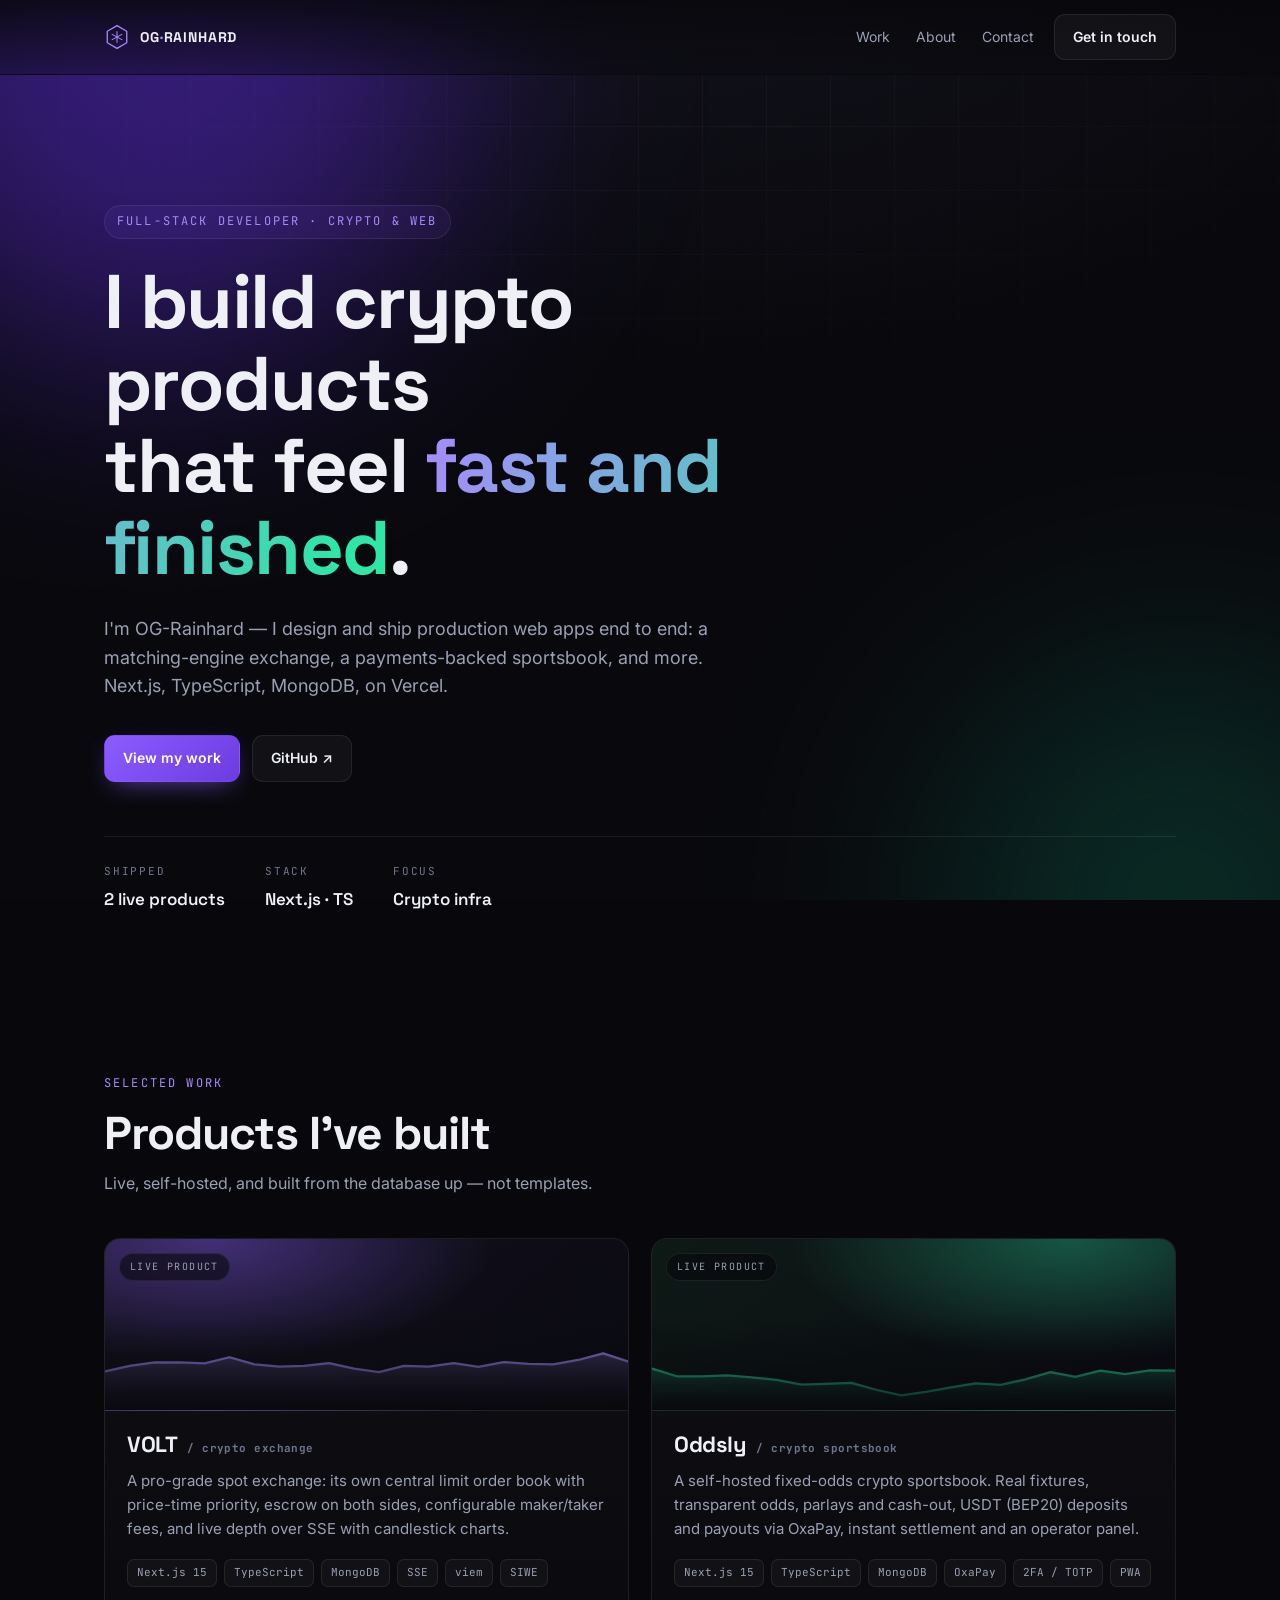
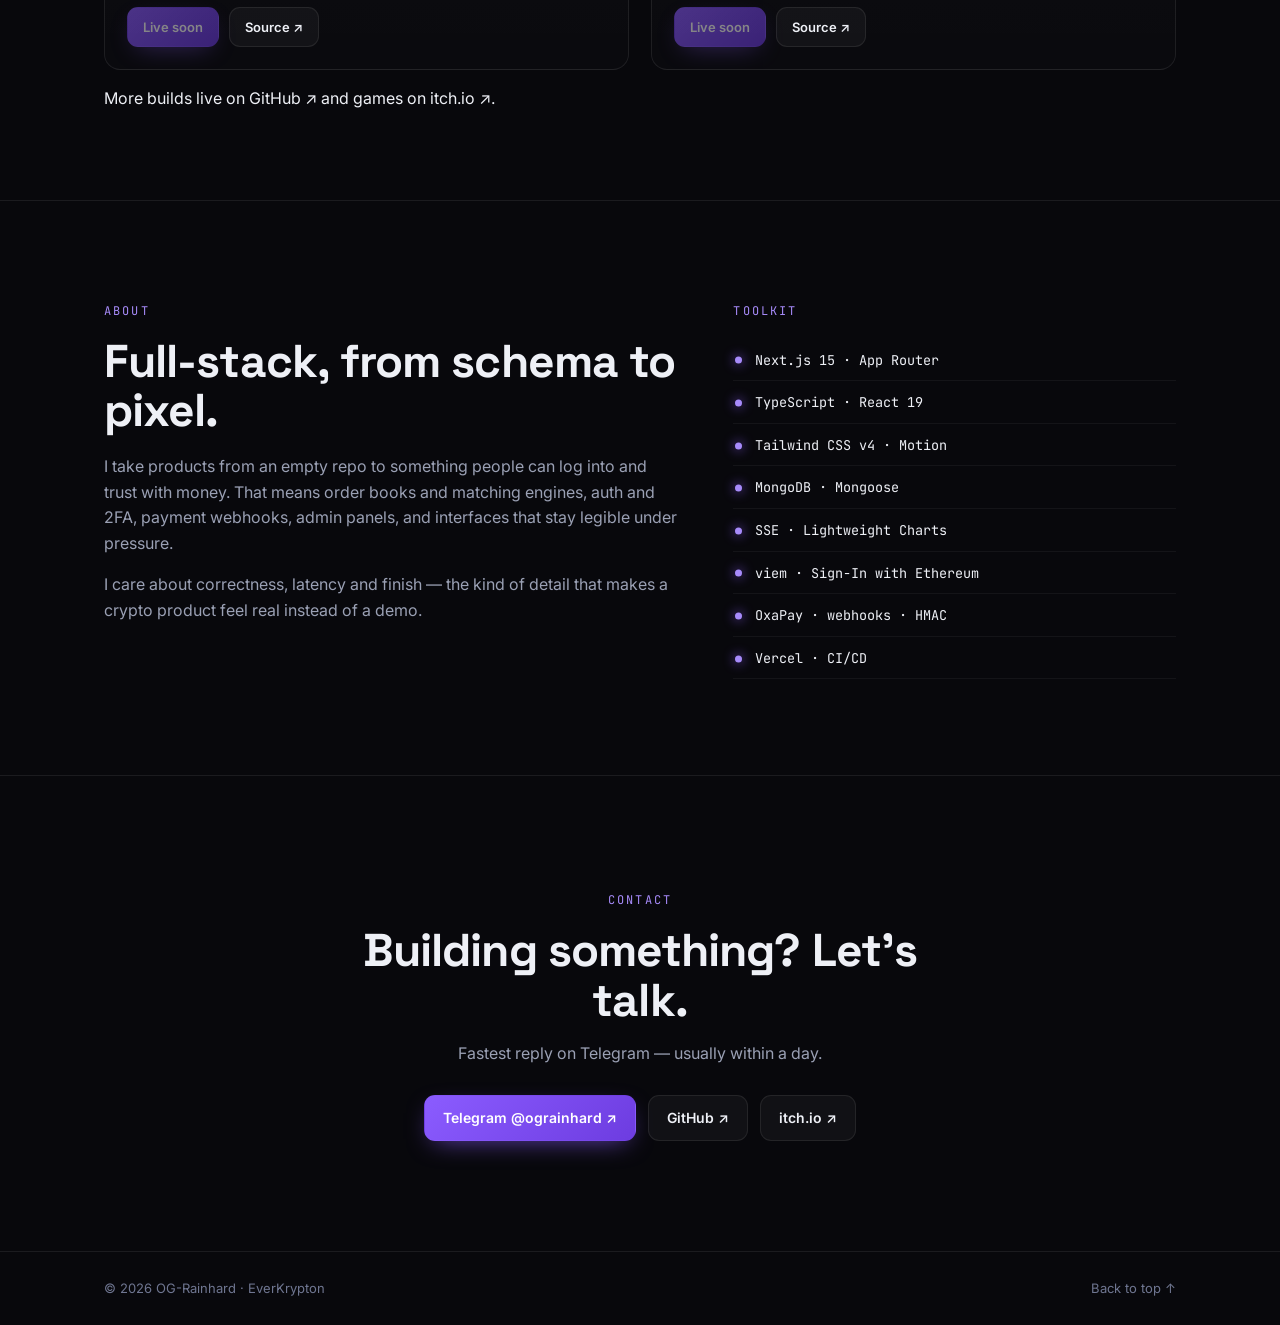
==== index.html @ 62f23842 "Portfolio: pure HTML/CSS/JS static site" ====
<!DOCTYPE html>
<html lang="en" class="no-js">
<head>
  <meta charset="utf-8" />
  <meta name="viewport" content="width=device-width, initial-scale=1, viewport-fit=cover" />
  <title>OG-Rainhard — Full-stack Developer · Crypto Products</title>
  <meta name="description" content="OG-Rainhard (EverKrypton) — full-stack developer building crypto products: VOLT, a pro-grade spot exchange, and Oddsly, a self-hosted crypto sportsbook." />
  <meta name="author" content="OG-Rainhard" />
  <meta name="theme-color" content="#08080c" />

  <meta property="og:type" content="website" />
  <meta property="og:title" content="OG-Rainhard — Full-stack Developer · Crypto Products" />
  <meta property="og:description" content="Builder of VOLT (spot exchange) and Oddsly (crypto sportsbook). Next.js, TypeScript, MongoDB, Vercel." />
  <meta property="og:image" content="assets/og.svg" />
  <meta name="twitter:card" content="summary_large_image" />

  <link rel="icon" href="assets/favicon.svg" type="image/svg+xml" />
  <link rel="preconnect" href="https://fonts.googleapis.com" />
  <link rel="preconnect" href="https://fonts.gstatic.com" crossorigin />
  <link href="https://fonts.googleapis.com/css2?family=Space+Grotesk:wght@400;500;600;700&family=Inter:wght@400;500;600&family=JetBrains+Mono:wght@400;500&display=swap" rel="stylesheet" />
  <link rel="stylesheet" href="styles.css" />
  <script>document.documentElement.classList.remove('no-js');</script>
</head>
<body>
  <a class="skip-link" href="#work">Skip to work</a>

  <div class="bg" aria-hidden="true">
    <div class="bg__grid"></div>
    <div class="bg__glow bg__glow--violet"></div>
    <div class="bg__glow bg__glow--emerald"></div>
    <div class="bg__noise"></div>
  </div>

  <header class="nav" id="top">
    <div class="nav__inner">
      <a class="brand" href="#top" aria-label="OG-Rainhard, home">
        <span class="brand__mark" aria-hidden="true">
          <svg viewBox="0 0 32 32" fill="none"><path d="M16 2 4 9v14l12 7 12-7V9L16 2Z" stroke="currentColor" stroke-width="1.6"/><path d="M16 9v14M9.5 12.5l13 7M22.5 12.5l-13 7" stroke="currentColor" stroke-width="1.3"/></svg>
        </span>
        <span class="brand__text">OG<span>·</span>RAINHARD</span>
      </a>
      <nav class="nav__links" aria-label="Primary">
        <a href="#work">Work</a>
        <a href="#about">About</a>
        <a href="#contact">Contact</a>
      </nav>
      <a class="btn btn--ghost nav__cta" href="#contact">Get in touch</a>
    </div>
  </header>

  <main>
    <section class="hero" aria-labelledby="hero-title">
      <div class="wrap hero__inner">
        <p class="eyebrow reveal">Full-stack developer · Crypto &amp; Web</p>
        <h1 id="hero-title" class="hero__title reveal">
          I build crypto products<br />
          that feel <span class="grad">fast and finished</span>.
        </h1>
        <p class="hero__lede reveal">
          I'm OG-Rainhard — I design and ship production web apps end to end:
          a matching-engine exchange, a payments-backed sportsbook, and more.
          Next.js, TypeScript, MongoDB, on Vercel.
        </p>
        <div class="hero__actions reveal">
          <a class="btn btn--primary" href="#work">View my work</a>
          <a class="btn btn--ghost" href="https://github.com/EverKrypton" target="_blank" rel="noopener">GitHub ↗</a>
        </div>
        <dl class="hero__stats reveal">
          <div><dt>Shipped</dt><dd>2 live products</dd></div>
          <div><dt>Stack</dt><dd>Next.js · TS</dd></div>
          <div><dt>Focus</dt><dd>Crypto infra</dd></div>
        </dl>
      </div>
    </section>

    <section class="work" id="work" aria-labelledby="work-title">
      <div class="wrap">
        <div class="section-head reveal">
          <span class="kicker">Selected work</span>
          <h2 id="work-title">Products I've built</h2>
          <p>Live, self-hosted, and built from the database up — not templates.</p>
        </div>

        <div class="projects" id="projects"><!-- injected by script.js --></div>

        <p class="work__note reveal">
          More builds live on
          <a href="https://github.com/EverKrypton?tab=repositories" target="_blank" rel="noopener">GitHub ↗</a>
          and games on
          <a href="https://everkrypton.itch.io" target="_blank" rel="noopener">itch.io ↗</a>.
        </p>
      </div>
    </section>

    <section class="about" id="about" aria-labelledby="about-title">
      <div class="wrap about__grid">
        <div class="about__col reveal">
          <span class="kicker">About</span>
          <h2 id="about-title">Full-stack, from schema to pixel.</h2>
          <p>
            I take products from an empty repo to something people can log into and
            trust with money. That means order books and matching engines, auth and
            2FA, payment webhooks, admin panels, and interfaces that stay legible
            under pressure.
          </p>
          <p>
            I care about correctness, latency and finish — the kind of detail that
            makes a crypto product feel real instead of a demo.
          </p>
        </div>
        <div class="about__col reveal">
          <span class="kicker">Toolkit</span>
          <ul class="stack">
            <li>Next.js 15 · App Router</li>
            <li>TypeScript · React 19</li>
            <li>Tailwind CSS v4 · Motion</li>
            <li>MongoDB · Mongoose</li>
            <li>SSE · Lightweight Charts</li>
            <li>viem · Sign-In with Ethereum</li>
            <li>OxaPay · webhooks · HMAC</li>
            <li>Vercel · CI/CD</li>
          </ul>
        </div>
      </div>
    </section>

    <section class="contact" id="contact" aria-labelledby="contact-title">
      <div class="wrap contact__inner reveal">
        <span class="kicker">Contact</span>
        <h2 id="contact-title">Building something? Let's talk.</h2>
        <p>Fastest reply on Telegram — usually within a day.</p>
        <div class="contact__links">
          <a class="btn btn--primary" href="https://t.me/ograinhard" target="_blank" rel="noopener">Telegram @ograinhard ↗</a>
          <a class="btn btn--ghost" href="https://github.com/EverKrypton" target="_blank" rel="noopener">GitHub ↗</a>
          <a class="btn btn--ghost" href="https://everkrypton.itch.io" target="_blank" rel="noopener">itch.io ↗</a>
        </div>
      </div>
    </section>
  </main>

  <footer class="foot">
    <div class="wrap foot__inner">
      <span>© <span id="year"></span> OG-Rainhard · EverKrypton</span>
      <a href="#top">Back to top ↑</a>
    </div>
  </footer>

  <script src="script.js" defer></script>
</body>
</html>
---- styles.css ----
:root {
  --bg: #08080c;
  --bg-2: #0d0d14;
  --panel: rgba(20, 20, 30, 0.55);
  --panel-brd: rgba(255, 255, 255, 0.08);
  --txt: #eef0f6;
  --muted: #9aa0b4;
  --muted-2: #6f7691;
  --violet: #8b5cff;
  --violet-2: #a78bfa;
  --emerald: #2ee6a6;
  --amber: #ffb020;
  --max: 1120px;
  --r: 16px;
  --r-sm: 11px;
  --ease: cubic-bezier(0.22, 1, 0.36, 1);
}

* { box-sizing: border-box; }

html { scroll-behavior: smooth; }

body {
  margin: 0;
  background: var(--bg);
  color: var(--txt);
  font-family: "Inter", system-ui, -apple-system, Segoe UI, Roboto, sans-serif;
  font-size: 16px;
  line-height: 1.6;
  -webkit-font-smoothing: antialiased;
  overflow-x: hidden;
}

h1, h2, h3 { font-family: "Space Grotesk", sans-serif; line-height: 1.08; letter-spacing: -0.02em; margin: 0; }

a { color: inherit; text-decoration: none; }

.wrap { width: 100%; max-width: var(--max); margin: 0 auto; padding: 0 24px; }

.skip-link {
  position: absolute; left: -999px; top: 0; z-index: 100;
  background: var(--violet); color: #fff; padding: 10px 16px; border-radius: 0 0 10px 0;
}
.skip-link:focus { left: 0; }

/* ---------- background ---------- */
.bg { position: fixed; inset: 0; z-index: -1; overflow: hidden; background:
  radial-gradient(120% 90% at 50% -10%, #12121c 0%, var(--bg) 55%); }
.bg__grid {
  position: absolute; inset: -2px;
  background-image:
    linear-gradient(to right, rgba(255,255,255,0.045) 1px, transparent 1px),
    linear-gradient(to bottom, rgba(255,255,255,0.045) 1px, transparent 1px);
  background-size: 64px 64px;
  mask-image: radial-gradient(100% 70% at 50% 0%, #000 0%, transparent 75%);
  -webkit-mask-image: radial-gradient(100% 70% at 50% 0%, #000 0%, transparent 75%);
}
.bg__glow { position: absolute; border-radius: 50%; filter: blur(120px); opacity: 0.5; }
.bg__glow--violet { width: 620px; height: 620px; background: #5b2bd6; top: -260px; left: -160px; }
.bg__glow--emerald { width: 480px; height: 480px; background: #0c6b52; bottom: -240px; right: -140px; opacity: 0.35; }
.bg__noise { position: absolute; inset: 0; opacity: 0.035; mix-blend-mode: overlay;
  background-image: url("data:image/svg+xml,%3Csvg xmlns='http://www.w3.org/2000/svg' width='120' height='120'%3E%3Cfilter id='n'%3E%3CfeTurbulence type='fractalNoise' baseFrequency='0.9' numOctaves='3'/%3E%3C/filter%3E%3Crect width='100%25' height='100%25' filter='url(%23n)'/%3E%3C/svg%3E"); }

/* ---------- nav ---------- */
.nav { position: sticky; top: 0; z-index: 50; backdrop-filter: blur(14px);
  background: linear-gradient(to bottom, rgba(8,8,12,0.85), rgba(8,8,12,0.35));
  border-bottom: 1px solid transparent; transition: border-color .3s var(--ease); }
.nav.is-scrolled { border-bottom-color: var(--panel-brd); }
.nav__inner { max-width: var(--max); margin: 0 auto; padding: 14px 24px; display: flex; align-items: center; gap: 20px; }
.brand { display: inline-flex; align-items: center; gap: 10px; font-family: "Space Grotesk", sans-serif; font-weight: 700; letter-spacing: 0.06em; font-size: 14px; }
.brand__mark { width: 26px; height: 26px; color: var(--violet-2); display: grid; place-items: center; }
.brand__mark svg { width: 100%; height: 100%; }
.brand__text span { color: var(--violet-2); }
.nav__links { display: flex; gap: 26px; margin-left: auto; font-size: 14px; color: var(--muted); }
.nav__links a { transition: color .2s var(--ease); }
.nav__links a:hover { color: var(--txt); }

/* ---------- buttons ---------- */
.btn { display: inline-flex; align-items: center; gap: 8px; font-weight: 600; font-size: 14px;
  padding: 11px 18px; border-radius: var(--r-sm); border: 1px solid transparent; cursor: pointer;
  transition: transform .18s var(--ease), background .2s var(--ease), border-color .2s var(--ease), box-shadow .25s var(--ease); }
.btn:active { transform: translateY(1px) scale(0.99); }
.btn--primary { background: linear-gradient(135deg, var(--violet), #6d3ce0); color: #fff; box-shadow: 0 8px 26px -10px rgba(139,92,255,0.75); }
.btn--primary:hover { box-shadow: 0 12px 34px -8px rgba(139,92,255,0.9); transform: translateY(-2px); }
.btn--ghost { background: rgba(255,255,255,0.04); border-color: var(--panel-brd); color: var(--txt); }
.btn--ghost:hover { background: rgba(255,255,255,0.08); border-color: rgba(255,255,255,0.18); transform: translateY(-2px); }

/* ---------- hero ---------- */
.hero { padding: clamp(64px, 12vw, 130px) 0 clamp(48px, 8vw, 84px); }
.eyebrow, .kicker { font-family: "JetBrains Mono", monospace; font-size: 12px; letter-spacing: 0.18em;
  text-transform: uppercase; color: var(--violet-2); }
.eyebrow { display: inline-block; margin: 0 0 22px; padding: 6px 12px; border: 1px solid var(--panel-brd);
  border-radius: 999px; background: rgba(139,92,255,0.08); }
.hero__title { font-size: clamp(38px, 7.2vw, 76px); font-weight: 700; max-width: 16ch; }
.grad { background: linear-gradient(100deg, var(--violet-2), var(--emerald) 90%); -webkit-background-clip: text;
  background-clip: text; color: transparent; }
.hero__lede { margin: 26px 0 0; max-width: 58ch; color: var(--muted); font-size: clamp(16px, 1.6vw, 18px); }
.hero__actions { display: flex; flex-wrap: wrap; gap: 12px; margin-top: 34px; }
.hero__stats { display: flex; flex-wrap: wrap; gap: 40px; margin: 54px 0 0; padding-top: 26px; border-top: 1px solid var(--panel-brd); }
.hero__stats dt { font-family: "JetBrains Mono", monospace; font-size: 11px; letter-spacing: 0.16em; text-transform: uppercase; color: var(--muted-2); }
.hero__stats dd { margin: 6px 0 0; font-family: "Space Grotesk", sans-serif; font-size: 17px; font-weight: 600; }

/* ---------- sections ---------- */
section { scroll-margin-top: 84px; }
.work { padding: clamp(40px, 7vw, 72px) 0; }
.section-head { max-width: 62ch; margin-bottom: 42px; }
.section-head h2, .about h2, .contact h2 { font-size: clamp(28px, 4.4vw, 46px); font-weight: 700; margin: 14px 0 12px; }
.section-head p { color: var(--muted); margin: 0; }

/* ---------- projects ---------- */
.projects { display: grid; grid-template-columns: repeat(2, 1fr); gap: 22px; }
.card { position: relative; border: 1px solid var(--panel-brd); border-radius: var(--r); overflow: hidden;
  background: linear-gradient(180deg, rgba(255,255,255,0.035), rgba(255,255,255,0.012));
  transition: transform .3s var(--ease), border-color .3s var(--ease), box-shadow .3s var(--ease); }
.card:hover { transform: translateY(-5px); border-color: rgba(255,255,255,0.2); box-shadow: 0 24px 50px -28px rgba(0,0,0,0.9); }
.card__visual { position: relative; height: 172px; overflow: hidden; border-bottom: 1px solid var(--panel-brd); }
.card__visual::after { content: ""; position: absolute; inset: 0; background: linear-gradient(180deg, transparent 45%, rgba(8,8,12,0.85)); }
.card--volt .card__visual { background:
  radial-gradient(90% 120% at 20% 0%, rgba(139,92,255,0.4), transparent 60%),
  linear-gradient(140deg, #14121f, #0a0a12); }
.card--oddsly .card__visual { background:
  radial-gradient(90% 120% at 80% 0%, rgba(46,230,166,0.32), transparent 60%),
  linear-gradient(140deg, #0e1a16, #0a0a12); }
.card__chart { position: absolute; left: 0; right: 0; bottom: 0; height: 60%; width: 100%; opacity: 0.85; }
.card__badge { position: absolute; top: 14px; left: 14px; z-index: 2; font-family: "JetBrains Mono", monospace;
  font-size: 10px; letter-spacing: 0.14em; text-transform: uppercase; padding: 5px 10px; border-radius: 999px;
  border: 1px solid var(--panel-brd); background: rgba(8,8,12,0.6); backdrop-filter: blur(6px); color: var(--muted); }
.card__body { padding: 22px; }
.card__name { font-size: 22px; font-weight: 700; display: flex; align-items: baseline; gap: 10px; }
.card__tag { font-family: "JetBrains Mono", monospace; font-size: 11px; color: var(--muted-2); letter-spacing: 0.04em; }
.card__desc { color: var(--muted); margin: 12px 0 18px; font-size: 15px; }
.chips { display: flex; flex-wrap: wrap; gap: 7px; margin-bottom: 20px; }
.chip { font-family: "JetBrains Mono", monospace; font-size: 11px; color: var(--muted);
  padding: 4px 9px; border-radius: 7px; border: 1px solid var(--panel-brd); background: rgba(255,255,255,0.03); }
.card__actions { display: flex; gap: 10px; }
.card__actions .btn { padding: 9px 15px; font-size: 13px; }
.card__actions .btn--soon { opacity: 0.5; cursor: not-allowed; pointer-events: none; }

/* ---------- about ---------- */
.about { padding: clamp(48px, 8vw, 96px) 0; border-top: 1px solid var(--panel-brd); }
.about__grid { display: grid; grid-template-columns: 1.3fr 1fr; gap: 54px; }
.about__col p { color: var(--muted); }
.about__col p:first-of-type { margin-top: 18px; }
.stack { list-style: none; margin: 18px 0 0; padding: 0; display: grid; gap: 2px; }
.stack li { font-family: "JetBrains Mono", monospace; font-size: 13.5px; color: var(--txt);
  padding: 9px 0 9px 22px; position: relative; border-bottom: 1px solid rgba(255,255,255,0.05); }
.stack li::before { content: ""; position: absolute; left: 2px; top: 50%; transform: translateY(-50%);
  width: 7px; height: 7px; border-radius: 50%; background: var(--violet-2); box-shadow: 0 0 12px var(--violet); }

/* ---------- contact ---------- */
.contact { padding: clamp(52px, 9vw, 110px) 0; border-top: 1px solid var(--panel-brd); }
.contact__inner { text-align: center; max-width: 640px; }
.contact__inner p { color: var(--muted); }
.contact__links { display: flex; flex-wrap: wrap; gap: 12px; justify-content: center; margin-top: 28px; }

/* ---------- footer ---------- */
.foot { border-top: 1px solid var(--panel-brd); padding: 26px 0; }
.foot__inner { display: flex; justify-content: space-between; align-items: center; gap: 16px;
  font-size: 13px; color: var(--muted-2); flex-wrap: wrap; }
.foot__inner a:hover { color: var(--txt); }

/* ---------- reveal ---------- */
.reveal { opacity: 0; transform: translateY(18px); transition: opacity .7s var(--ease), transform .7s var(--ease); }
.reveal.is-in { opacity: 1; transform: none; }
@media (prefers-reduced-motion: reduce) {
  .reveal { opacity: 1; transform: none; transition: none; }
  html { scroll-behavior: auto; }
}

/* ---------- responsive ---------- */
@media (max-width: 860px) {
  .nav__links { display: none; }
  .nav__cta { margin-left: auto; }
  .projects { grid-template-columns: 1fr; }
  .about__grid { grid-template-columns: 1fr; gap: 36px; }
  .hero__stats { gap: 26px; }
}
@media (max-width: 520px) {
  .wrap { padding: 0 18px; }
  .nav__inner { padding: 12px 18px; }
  .card__visual { height: 148px; }
}
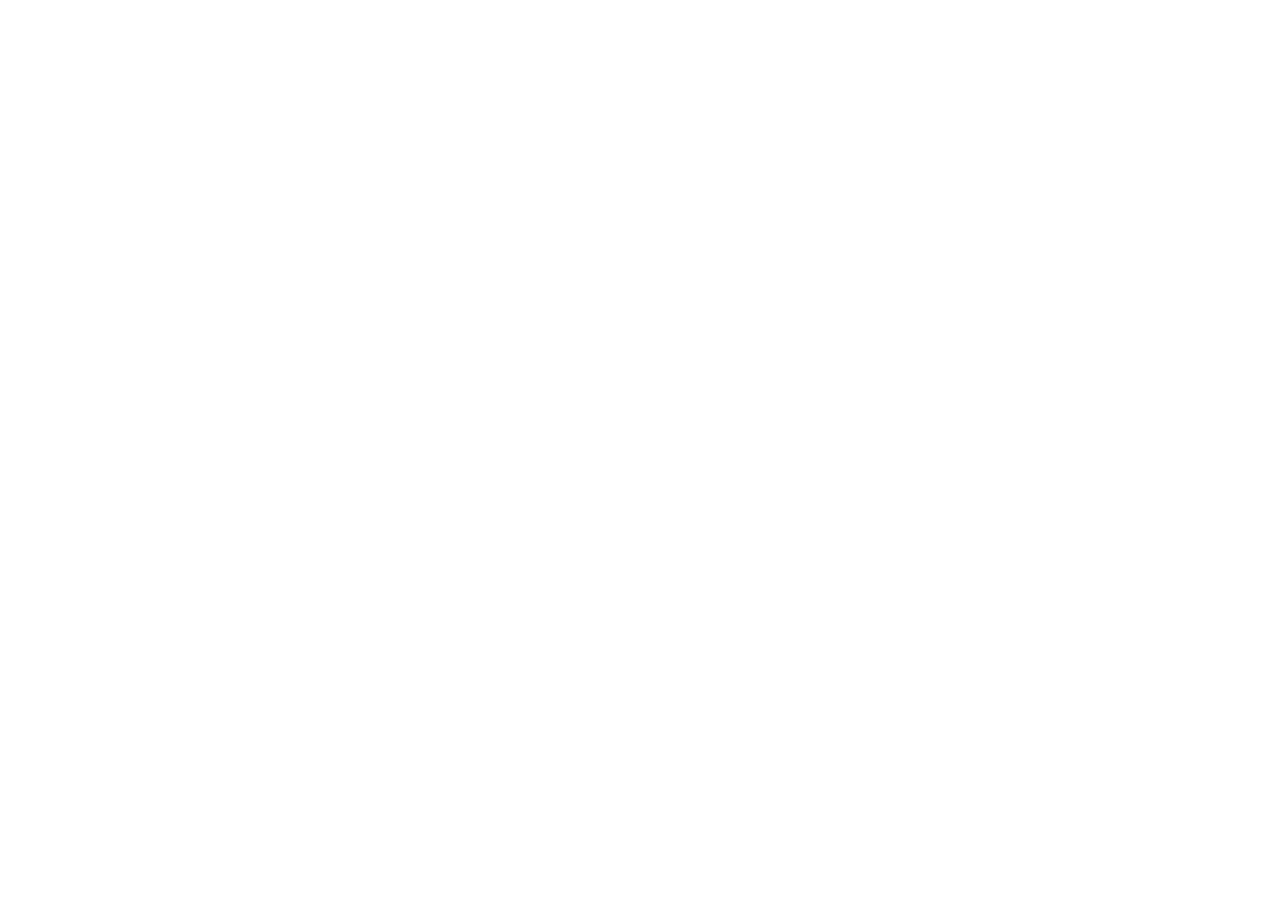
==== commit f21d80df: "Rewrite portfolio as React + TypeScript + Vite (Actions deploy)" ====
--- a/index.html
+++ b/index.html
@@ -1,150 +1,26 @@
 <!DOCTYPE html>
-<html lang="en" class="no-js">
-<head>
-  <meta charset="utf-8" />
-  <meta name="viewport" content="width=device-width, initial-scale=1, viewport-fit=cover" />
-  <title>OG-Rainhard — Full-stack Developer · Crypto Products</title>
-  <meta name="description" content="OG-Rainhard (EverKrypton) — full-stack developer building crypto products: VOLT, a pro-grade spot exchange, and Oddsly, a self-hosted crypto sportsbook." />
-  <meta name="author" content="OG-Rainhard" />
-  <meta name="theme-color" content="#08080c" />
+<html lang="en">
+  <head>
+    <meta charset="UTF-8" />
+    <meta name="viewport" content="width=device-width, initial-scale=1, viewport-fit=cover" />
+    <title>OG-Rainhard — Full-stack Developer · Crypto Products</title>
+    <meta name="description" content="OG-Rainhard (EverKrypton) — full-stack developer building crypto products: VOLT, a pro-grade spot exchange, and Oddsly, a self-hosted crypto sportsbook." />
+    <meta name="author" content="OG-Rainhard" />
+    <meta name="theme-color" content="#08080c" />
 
-  <meta property="og:type" content="website" />
-  <meta property="og:title" content="OG-Rainhard — Full-stack Developer · Crypto Products" />
-  <meta property="og:description" content="Builder of VOLT (spot exchange) and Oddsly (crypto sportsbook). Next.js, TypeScript, MongoDB, Vercel." />
-  <meta property="og:image" content="assets/og.svg" />
-  <meta name="twitter:card" content="summary_large_image" />
+    <meta property="og:type" content="website" />
+    <meta property="og:title" content="OG-Rainhard — Full-stack Developer · Crypto Products" />
+    <meta property="og:description" content="Builder of VOLT (spot exchange) and Oddsly (crypto sportsbook). Next.js, TypeScript, MongoDB, Vercel." />
+    <meta property="og:image" content="/portfolio-site/og.svg" />
+    <meta name="twitter:card" content="summary_large_image" />
 
-  <link rel="icon" href="assets/favicon.svg" type="image/svg+xml" />
-  <link rel="preconnect" href="https://fonts.googleapis.com" />
-  <link rel="preconnect" href="https://fonts.gstatic.com" crossorigin />
-  <link href="https://fonts.googleapis.com/css2?family=Space+Grotesk:wght@400;500;600;700&family=Inter:wght@400;500;600&family=JetBrains+Mono:wght@400;500&display=swap" rel="stylesheet" />
-  <link rel="stylesheet" href="styles.css" />
-  <script>document.documentElement.classList.remove('no-js');</script>
-</head>
-<body>
-  <a class="skip-link" href="#work">Skip to work</a>
-
-  <div class="bg" aria-hidden="true">
-    <div class="bg__grid"></div>
-    <div class="bg__glow bg__glow--violet"></div>
-    <div class="bg__glow bg__glow--emerald"></div>
-    <div class="bg__noise"></div>
-  </div>
-
-  <header class="nav" id="top">
-    <div class="nav__inner">
-      <a class="brand" href="#top" aria-label="OG-Rainhard, home">
-        <span class="brand__mark" aria-hidden="true">
-          <svg viewBox="0 0 32 32" fill="none"><path d="M16 2 4 9v14l12 7 12-7V9L16 2Z" stroke="currentColor" stroke-width="1.6"/><path d="M16 9v14M9.5 12.5l13 7M22.5 12.5l-13 7" stroke="currentColor" stroke-width="1.3"/></svg>
-        </span>
-        <span class="brand__text">OG<span>·</span>RAINHARD</span>
-      </a>
-      <nav class="nav__links" aria-label="Primary">
-        <a href="#work">Work</a>
-        <a href="#about">About</a>
-        <a href="#contact">Contact</a>
-      </nav>
-      <a class="btn btn--ghost nav__cta" href="#contact">Get in touch</a>
-    </div>
-  </header>
-
-  <main>
-    <section class="hero" aria-labelledby="hero-title">
-      <div class="wrap hero__inner">
-        <p class="eyebrow reveal">Full-stack developer · Crypto &amp; Web</p>
-        <h1 id="hero-title" class="hero__title reveal">
-          I build crypto products<br />
-          that feel <span class="grad">fast and finished</span>.
-        </h1>
-        <p class="hero__lede reveal">
-          I'm OG-Rainhard — I design and ship production web apps end to end:
-          a matching-engine exchange, a payments-backed sportsbook, and more.
-          Next.js, TypeScript, MongoDB, on Vercel.
-        </p>
-        <div class="hero__actions reveal">
-          <a class="btn btn--primary" href="#work">View my work</a>
-          <a class="btn btn--ghost" href="https://github.com/EverKrypton" target="_blank" rel="noopener">GitHub ↗</a>
-        </div>
-        <dl class="hero__stats reveal">
-          <div><dt>Shipped</dt><dd>2 live products</dd></div>
-          <div><dt>Stack</dt><dd>Next.js · TS</dd></div>
-          <div><dt>Focus</dt><dd>Crypto infra</dd></div>
-        </dl>
-      </div>
-    </section>
-
-    <section class="work" id="work" aria-labelledby="work-title">
-      <div class="wrap">
-        <div class="section-head reveal">
-          <span class="kicker">Selected work</span>
-          <h2 id="work-title">Products I've built</h2>
-          <p>Live, self-hosted, and built from the database up — not templates.</p>
-        </div>
-
-        <div class="projects" id="projects"><!-- injected by script.js --></div>
-
-        <p class="work__note reveal">
-          More builds live on
-          <a href="https://github.com/EverKrypton?tab=repositories" target="_blank" rel="noopener">GitHub ↗</a>
-          and games on
-          <a href="https://everkrypton.itch.io" target="_blank" rel="noopener">itch.io ↗</a>.
-        </p>
-      </div>
-    </section>
-
-    <section class="about" id="about" aria-labelledby="about-title">
-      <div class="wrap about__grid">
-        <div class="about__col reveal">
-          <span class="kicker">About</span>
-          <h2 id="about-title">Full-stack, from schema to pixel.</h2>
-          <p>
-            I take products from an empty repo to something people can log into and
-            trust with money. That means order books and matching engines, auth and
-            2FA, payment webhooks, admin panels, and interfaces that stay legible
-            under pressure.
-          </p>
-          <p>
-            I care about correctness, latency and finish — the kind of detail that
-            makes a crypto product feel real instead of a demo.
-          </p>
-        </div>
-        <div class="about__col reveal">
-          <span class="kicker">Toolkit</span>
-          <ul class="stack">
-            <li>Next.js 15 · App Router</li>
-            <li>TypeScript · React 19</li>
-            <li>Tailwind CSS v4 · Motion</li>
-            <li>MongoDB · Mongoose</li>
-            <li>SSE · Lightweight Charts</li>
-            <li>viem · Sign-In with Ethereum</li>
-            <li>OxaPay · webhooks · HMAC</li>
-            <li>Vercel · CI/CD</li>
-          </ul>
-        </div>
-      </div>
-    </section>
-
-    <section class="contact" id="contact" aria-labelledby="contact-title">
-      <div class="wrap contact__inner reveal">
-        <span class="kicker">Contact</span>
-        <h2 id="contact-title">Building something? Let's talk.</h2>
-        <p>Fastest reply on Telegram — usually within a day.</p>
-        <div class="contact__links">
-          <a class="btn btn--primary" href="https://t.me/ograinhard" target="_blank" rel="noopener">Telegram @ograinhard ↗</a>
-          <a class="btn btn--ghost" href="https://github.com/EverKrypton" target="_blank" rel="noopener">GitHub ↗</a>
-          <a class="btn btn--ghost" href="https://everkrypton.itch.io" target="_blank" rel="noopener">itch.io ↗</a>
-        </div>
-      </div>
-    </section>
-  </main>
-
-  <footer class="foot">
-    <div class="wrap foot__inner">
-      <span>© <span id="year"></span> OG-Rainhard · EverKrypton</span>
-      <a href="#top">Back to top ↑</a>
-    </div>
-  </footer>
-
-  <script src="script.js" defer></script>
-</body>
+    <link rel="icon" href="/portfolio-site/favicon.svg" type="image/svg+xml" />
+    <link rel="preconnect" href="https://fonts.googleapis.com" />
+    <link rel="preconnect" href="https://fonts.gstatic.com" crossorigin />
+    <link href="https://fonts.googleapis.com/css2?family=Space+Grotesk:wght@400;500;600;700&family=Inter:wght@400;500;600&family=JetBrains+Mono:wght@400;500&display=swap" rel="stylesheet" />
+  </head>
+  <body>
+    <div id="root"></div>
+    <script type="module" src="/src/main.tsx"></script>
+  </body>
 </html>
